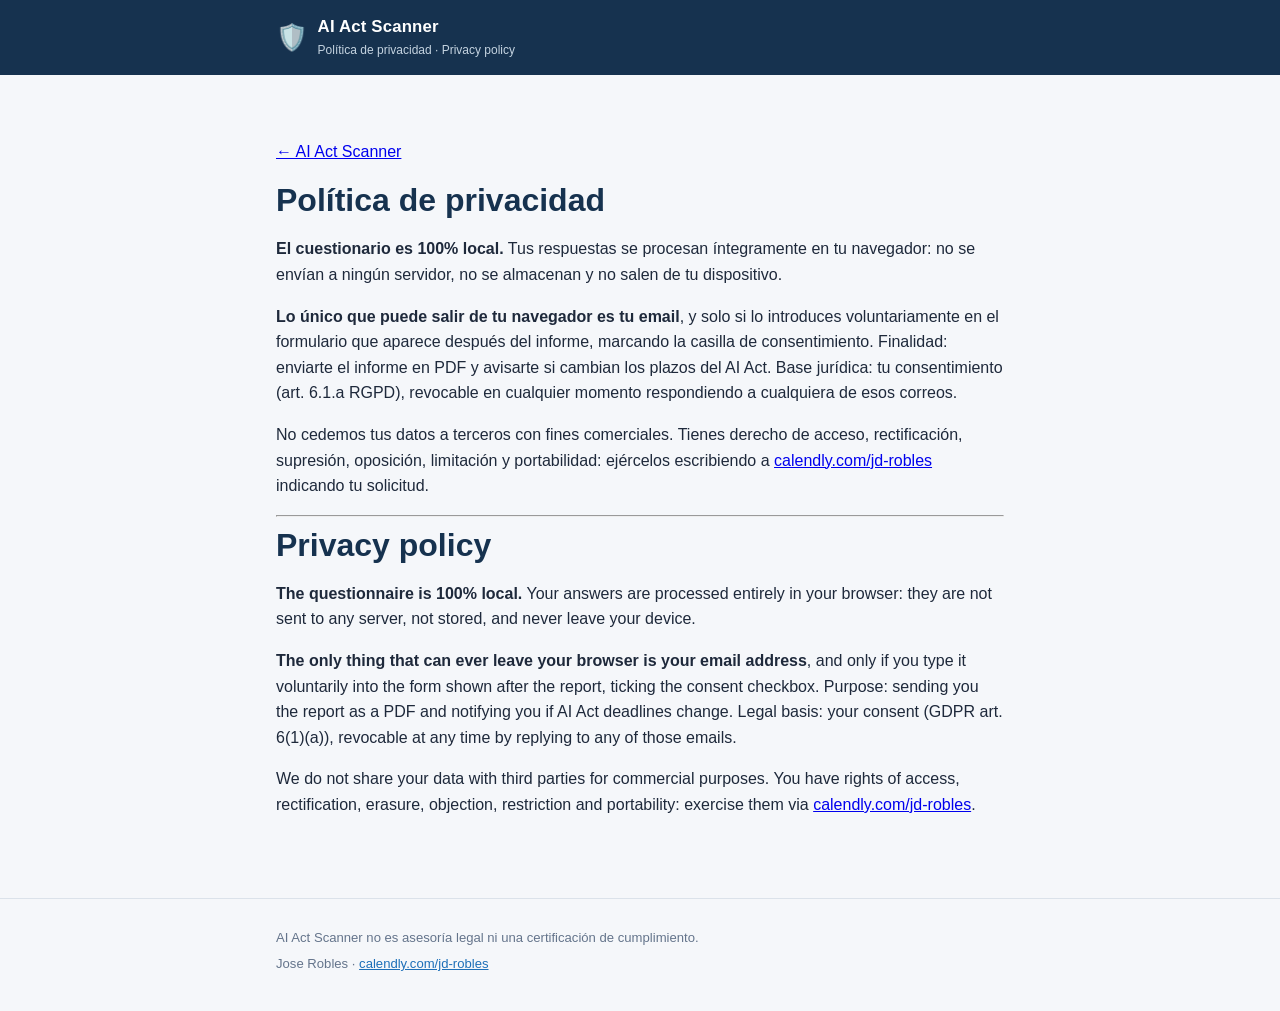
==== privacy.html @ d9036bc9 "Captura de email post-informe para recuperar el valor que hoy se pierde El usuario terminaba el cues" ====
<!doctype html>
<html lang="es">
<head>
  <meta charset="utf-8">
  <meta name="viewport" content="width=device-width, initial-scale=1">
  <title>AI Act Scanner — Política de privacidad / Privacy policy</title>
  <meta name="description" content="Política de privacidad de AI Act Scanner: solo tu email sale del navegador, y solo si lo introduces voluntariamente.">
  <link rel="stylesheet" href="css/styles.css">
  <link rel="icon" href="data:image/svg+xml,&lt;svg xmlns='http://www.w3.org/2000/svg' viewBox='0 0 100 100'&gt;&lt;text y='.9em' font-size='90'&gt;🛡️&lt;/text&gt;&lt;/svg&gt;">
</head>
<body>
  <header class="site-header">
    <div class="container header-inner">
      <div class="brand">
        <span class="brand-mark" aria-hidden="true">🛡️</span>
        <div>
          <span class="brand-name">AI Act Scanner</span>
          <span class="brand-tagline">Política de privacidad · Privacy policy</span>
        </div>
      </div>
    </div>
  </header>

  <main class="container">
    <section class="screen">
      <p><a href="index.html">← AI Act Scanner</a></p>

      <h1>Política de privacidad</h1>
      <p><strong>El cuestionario es 100% local.</strong> Tus respuestas se procesan
      íntegramente en tu navegador: no se envían a ningún servidor, no se almacenan
      y no salen de tu dispositivo.</p>
      <p><strong>Lo único que puede salir de tu navegador es tu email</strong>, y solo
      si lo introduces voluntariamente en el formulario que aparece después del informe,
      marcando la casilla de consentimiento. Finalidad: enviarte el informe en PDF y
      avisarte si cambian los plazos del AI Act. Base jurídica: tu consentimiento
      (art. 6.1.a RGPD), revocable en cualquier momento respondiendo a cualquiera de
      esos correos.</p>
      <p>No cedemos tus datos a terceros con fines comerciales. Tienes derecho de acceso,
      rectificación, supresión, oposición, limitación y portabilidad: ejércelos
      escribiendo a <a href="https://calendly.com/jd-robles" target="_blank" rel="noopener">calendly.com/jd-robles</a>
      indicando tu solicitud.</p>

      <hr>

      <h1 lang="en">Privacy policy</h1>
      <p lang="en"><strong>The questionnaire is 100% local.</strong> Your answers are
      processed entirely in your browser: they are not sent to any server, not stored,
      and never leave your device.</p>
      <p lang="en"><strong>The only thing that can ever leave your browser is your
      email address</strong>, and only if you type it voluntarily into the form shown
      after the report, ticking the consent checkbox. Purpose: sending you the report
      as a PDF and notifying you if AI Act deadlines change. Legal basis: your consent
      (GDPR art. 6(1)(a)), revocable at any time by replying to any of those emails.</p>
      <p lang="en">We do not share your data with third parties for commercial purposes.
      You have rights of access, rectification, erasure, objection, restriction and
      portability: exercise them via
      <a href="https://calendly.com/jd-robles" target="_blank" rel="noopener">calendly.com/jd-robles</a>.</p>
    </section>
  </main>

  <footer class="site-footer">
    <div class="container">
      <p>AI Act Scanner no es asesoría legal ni una certificación de cumplimiento.</p>
      <p>Jose Robles · <a href="https://calendly.com/jd-robles" target="_blank" rel="noopener">calendly.com/jd-robles</a></p>
    </div>
  </footer>
</body>
</html>
---- css/styles.css ----
/* AI Act Scanner — sober, professional, mobile-first. No frameworks. */
:root {
  --navy: #16324f;
  --navy-dark: #0e2236;
  --slate: #475569;
  --text: #1e293b;
  --muted: #64748b;
  --bg: #f5f7fa;
  --card: #ffffff;
  --border: #dbe2ea;
  --accent: #1d6fb8;
  --accent-dark: #155a96;
  --low: #2e7d32;
  --low-bg: #e8f3e9;
  --medium: #b26a00;
  --medium-bg: #fdf3e3;
  --high: #b3261e;
  --high-bg: #fbeae9;
  --unknown: #5b6470;
  --unknown-bg: #eceff3;
  --radius: 10px;
  --shadow: 0 1px 3px rgba(15, 35, 54, 0.08), 0 4px 14px rgba(15, 35, 54, 0.06);
}

* { box-sizing: border-box; }

html { font-size: 16px; }

body {
  margin: 0;
  font-family: -apple-system, BlinkMacSystemFont, "Segoe UI", Roboto, "Helvetica Neue", Arial, sans-serif;
  color: var(--text);
  background: var(--bg);
  line-height: 1.6;
  -webkit-font-smoothing: antialiased;
}

.container {
  width: 100%;
  max-width: 760px;
  margin: 0 auto;
  padding: 0 1rem;
}

/* Header */
.site-header {
  background: var(--navy);
  color: #fff;
  padding: 0.9rem 0;
}

.header-inner {
  display: flex;
  align-items: center;
  justify-content: space-between;
  gap: 1rem;
}

.brand { display: flex; align-items: center; gap: 0.6rem; min-width: 0; }
.brand-mark { font-size: 1.6rem; }
.brand-name { display: block; font-weight: 700; font-size: 1.05rem; letter-spacing: 0.01em; }
.brand-tagline { display: block; font-size: 0.75rem; color: #c4d3e0; }

.lang-toggle {
  display: flex;
  border: 1px solid rgba(255, 255, 255, 0.35);
  border-radius: 999px;
  overflow: hidden;
  flex-shrink: 0;
}

.lang-btn {
  background: transparent;
  color: #fff;
  border: 0;
  padding: 0.35rem 0.85rem;
  font-size: 0.85rem;
  font-weight: 600;
  cursor: pointer;
}

.lang-btn.active { background: #fff; color: var(--navy); }

/* Screens */
.screen { padding: 2rem 0 3rem; }

h1 { font-size: 1.6rem; line-height: 1.25; color: var(--navy); margin: 0 0 0.8rem; }
h2 { font-size: 1.15rem; color: var(--navy); margin: 2rem 0 0.8rem; }
.lead { font-size: 1.05rem; color: var(--slate); margin: 0 0 1.5rem; }

/* Notices */
.notice {
  background: var(--card);
  border: 1px solid var(--border);
  border-left: 4px solid var(--accent);
  border-radius: var(--radius);
  padding: 0.9rem 1.1rem;
  margin: 0 0 1rem;
  font-size: 0.92rem;
}

.notice p { margin: 0.3rem 0 0; color: var(--slate); }
.notice strong { color: var(--navy); }
.notice-privacy { border-left-color: var(--low); }
.notice-disclaimer { border-left-color: var(--medium); }
.notice-timeline { border-left-color: var(--accent); margin-top: 2rem; }

/* Buttons */
.btn {
  display: inline-block;
  border: 1px solid transparent;
  border-radius: var(--radius);
  padding: 0.65rem 1.4rem;
  font-size: 0.95rem;
  font-weight: 600;
  cursor: pointer;
  text-decoration: none;
  text-align: center;
  transition: background 0.15s ease;
}

.btn-primary { background: var(--accent); color: #fff; }
.btn-primary:hover { background: var(--accent-dark); }
.btn-ghost { background: transparent; color: var(--slate); border-color: var(--border); }
.btn-ghost:hover { background: #eef2f6; }
.btn-lg { padding: 0.85rem 1.8rem; font-size: 1.05rem; margin-top: 0.5rem; }

/* Wizard */
.progress-wrap { margin-bottom: 1.5rem; }
.progress-label { font-size: 0.8rem; font-weight: 600; color: var(--muted); text-transform: uppercase; letter-spacing: 0.05em; }
.progress-track { height: 6px; background: var(--border); border-radius: 999px; margin-top: 0.4rem; overflow: hidden; }
.progress-bar { height: 100%; width: 0; background: var(--accent); border-radius: 999px; transition: width 0.25s ease; }

fieldset { border: 0; padding: 0; margin: 0; }

.question-label {
  font-size: 1.25rem;
  font-weight: 700;
  color: var(--navy);
  padding: 0;
  margin-bottom: 0.4rem;
  line-height: 1.3;
}

.question-hint { font-size: 0.9rem; color: var(--muted); margin: 0 0 1rem; }

.options { display: grid; gap: 0.6rem; margin-top: 1rem; }

.option {
  display: flex;
  align-items: flex-start;
  gap: 0.7rem;
  background: var(--card);
  border: 1px solid var(--border);
  border-radius: var(--radius);
  padding: 0.8rem 1rem;
  cursor: pointer;
  font-size: 0.95rem;
  transition: border-color 0.15s ease, background 0.15s ease;
}

.option:hover { border-color: var(--accent); }
.option input { margin-top: 0.25rem; accent-color: var(--accent); flex-shrink: 0; }
.option.selected { border-color: var(--accent); background: #eef5fb; }

.validation-msg { color: var(--high); font-size: 0.9rem; font-weight: 600; margin: 0.8rem 0 0; }

.wizard-nav {
  display: flex;
  justify-content: space-between;
  gap: 1rem;
  margin-top: 1.8rem;
}

/* Report */
.overall-card {
  display: flex;
  align-items: center;
  justify-content: space-between;
  gap: 1rem;
  background: var(--card);
  border: 1px solid var(--border);
  border-radius: var(--radius);
  box-shadow: var(--shadow);
  padding: 1.1rem 1.3rem;
  margin-bottom: 1rem;
}

.overall-label { font-weight: 700; color: var(--navy); }

.badge {
  display: inline-block;
  padding: 0.3rem 1rem;
  border-radius: 999px;
  font-weight: 700;
  font-size: 0.95rem;
}

.badge-low { background: var(--low-bg); color: var(--low); }
.badge-medium { background: var(--medium-bg); color: var(--medium); }
.badge-high { background: var(--high-bg); color: var(--high); }
.badge-unknown { background: var(--unknown-bg); color: var(--unknown); }

.areas-grid { display: grid; gap: 0.7rem; grid-template-columns: 1fr; }

.area-card {
  display: flex;
  align-items: center;
  justify-content: space-between;
  gap: 0.8rem;
  background: var(--card);
  border: 1px solid var(--border);
  border-radius: var(--radius);
  padding: 0.8rem 1rem;
  font-size: 0.92rem;
}

.area-card .area-name { font-weight: 600; color: var(--text); }

.risks-list, .steps-list { padding-left: 1.2rem; margin: 0; }
.risks-list li, .steps-list li { margin-bottom: 0.6rem; font-size: 0.95rem; }
.risks-list .risk-low { color: var(--muted); }

.cta-card {
  background: var(--navy);
  color: #fff;
  border-radius: var(--radius);
  padding: 1.3rem 1.4rem;
  margin: 2rem 0 1rem;
}

.cta-card strong { font-size: 1.1rem; display: block; margin-bottom: 0.3rem; }
.cta-card p { margin: 0 0 1rem; color: #d6e1ea; }

.report-actions { display: flex; flex-wrap: wrap; gap: 0.8rem; margin-top: 1.5rem; }

/* Email capture (after the report, never a gate) */
.email-card {
  background: var(--card);
  border: 1px solid var(--border);
  border-radius: var(--radius);
  box-shadow: var(--shadow);
  padding: 1.2rem 1.3rem;
  margin: 1.5rem 0 0;
}

.email-card strong { font-size: 1.05rem; color: var(--navy); display: block; margin-bottom: 0.3rem; }
.email-card p { margin: 0 0 1rem; color: var(--slate); font-size: 0.92rem; }
.email-note { font-size: 0.82rem; color: var(--muted); background: var(--unknown-bg); border-radius: 6px; padding: 0.5rem 0.8rem; }
.email-field-label { display: block; font-size: 0.85rem; font-weight: 600; color: var(--navy); margin-bottom: 0.35rem; }
.email-row { display: flex; flex-wrap: wrap; gap: 0.6rem; }
.email-row input[type="email"] {
  flex: 1 1 220px;
  border: 1px solid var(--border);
  border-radius: var(--radius);
  padding: 0.65rem 0.9rem;
  font-size: 0.95rem;
  color: var(--text);
  background: #fff;
}
.email-row input[type="email"]:focus { outline: 2px solid var(--accent); outline-offset: 0; border-color: var(--accent); }
.email-row input[type="email"]:disabled { background: var(--unknown-bg); color: var(--muted); cursor: not-allowed; }
.email-consent { display: flex; align-items: flex-start; gap: 0.55rem; margin-top: 0.8rem; font-size: 0.85rem; color: var(--slate); cursor: pointer; }
.email-consent input { margin-top: 0.25rem; accent-color: var(--accent); flex-shrink: 0; }
.email-consent a { color: var(--accent); }
.email-status { margin: 0.8rem 0 0; font-size: 0.9rem; font-weight: 600; }
.email-status-pending { color: var(--muted); }
.email-status-success { color: var(--low); }
.email-status-error { color: var(--high); }
.btn:disabled { opacity: 0.55; cursor: not-allowed; }

/* Footer */
.site-footer {
  border-top: 1px solid var(--border);
  padding: 1.5rem 0 2rem;
  font-size: 0.82rem;
  color: var(--muted);
}

.site-footer a { color: var(--accent); }
.site-footer p { margin: 0.3rem 0; }

/* Larger screens */
@media (min-width: 640px) {
  h1 { font-size: 2rem; }
  .screen { padding: 3rem 0 4rem; }
  .areas-grid { grid-template-columns: 1fr 1fr; }
  .options.options-compact { grid-template-columns: 1fr 1fr; }
}
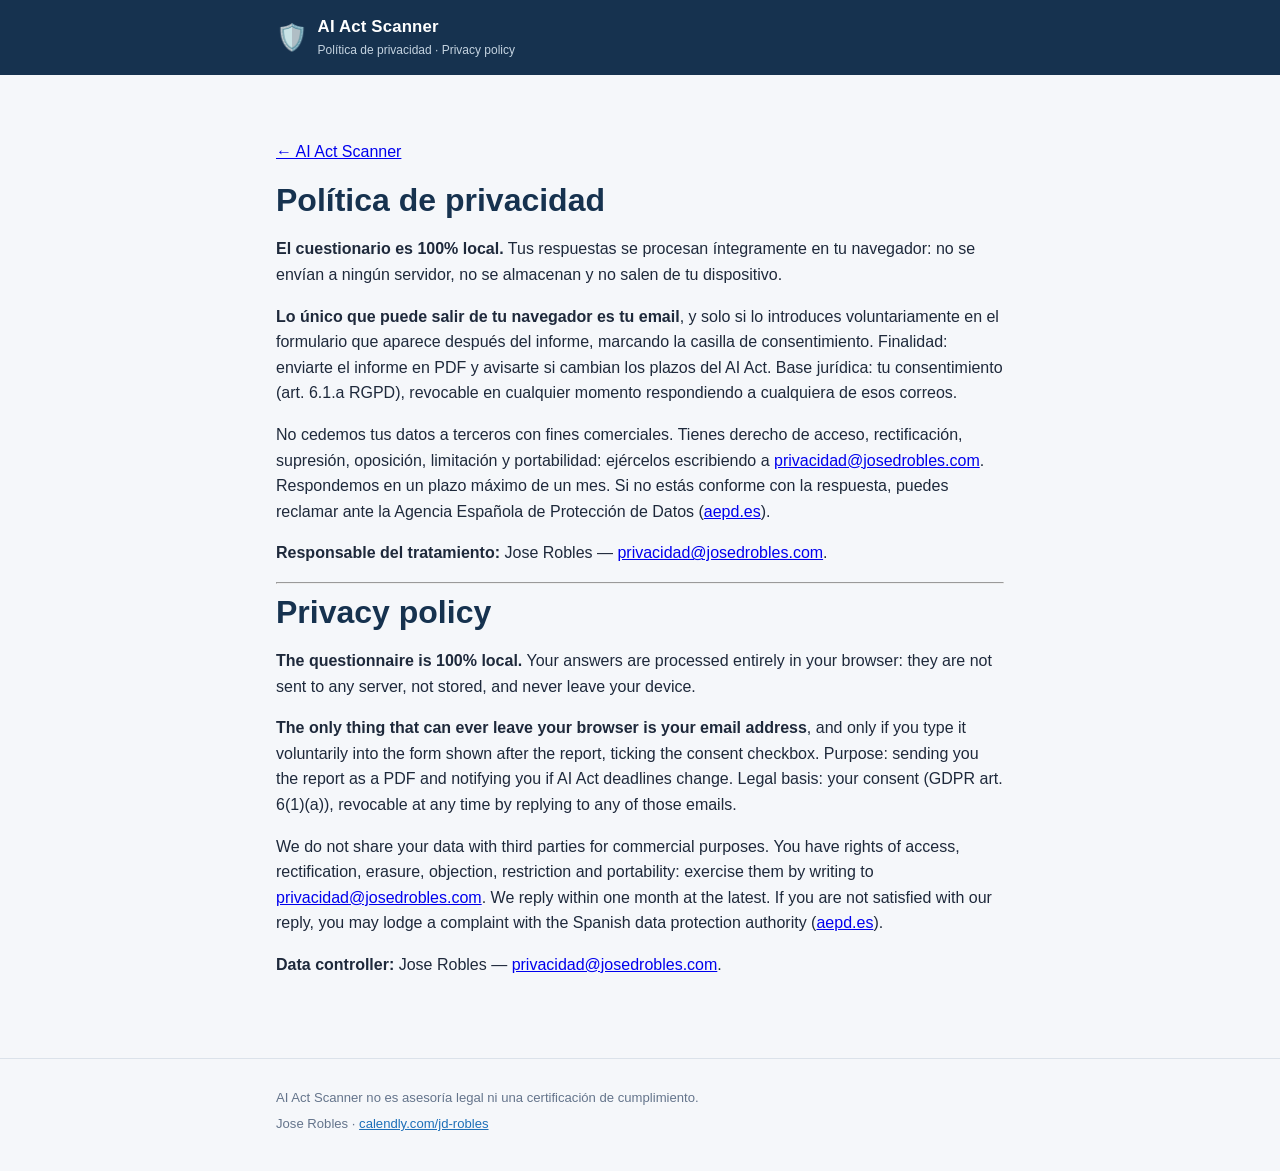
==== commit 2a3a0dfd: "fix(privacy): via real para ejercer derechos RGPD, no un Calendly La politica prometia derechos de a" ====
--- a/privacy.html
+++ b/privacy.html
@@ -36,9 +36,13 @@
       (art. 6.1.a RGPD), revocable en cualquier momento respondiendo a cualquiera de
       esos correos.</p>
       <p>No cedemos tus datos a terceros con fines comerciales. Tienes derecho de acceso,
-      rectificación, supresión, oposición, limitación y portabilidad: ejércelos
-      escribiendo a <a href="https://calendly.com/jd-robles" target="_blank" rel="noopener">calendly.com/jd-robles</a>
-      indicando tu solicitud.</p>
+      rectificación, supresión, oposición, limitación y portabilidad: ejércelos escribiendo
+      a <a href="mailto:privacidad@josedrobles.com">privacidad@josedrobles.com</a>.
+      Respondemos en un plazo máximo de un mes. Si no estás conforme con la respuesta,
+      puedes reclamar ante la Agencia Española de Protección de Datos
+      (<a href="https://www.aepd.es" target="_blank" rel="noopener">aepd.es</a>).</p>
+      <p><strong>Responsable del tratamiento:</strong> Jose Robles —
+      <a href="mailto:privacidad@josedrobles.com">privacidad@josedrobles.com</a>.</p>
 
       <hr>
 
@@ -53,8 +57,13 @@
       (GDPR art. 6(1)(a)), revocable at any time by replying to any of those emails.</p>
       <p lang="en">We do not share your data with third parties for commercial purposes.
       You have rights of access, rectification, erasure, objection, restriction and
-      portability: exercise them via
-      <a href="https://calendly.com/jd-robles" target="_blank" rel="noopener">calendly.com/jd-robles</a>.</p>
+      portability: exercise them by writing to
+      <a href="mailto:privacidad@josedrobles.com">privacidad@josedrobles.com</a>.
+      We reply within one month at the latest. If you are not satisfied with our reply,
+      you may lodge a complaint with the Spanish data protection authority
+      (<a href="https://www.aepd.es" target="_blank" rel="noopener">aepd.es</a>).</p>
+      <p lang="en"><strong>Data controller:</strong> Jose Robles —
+      <a href="mailto:privacidad@josedrobles.com">privacidad@josedrobles.com</a>.</p>
     </section>
   </main>
 
